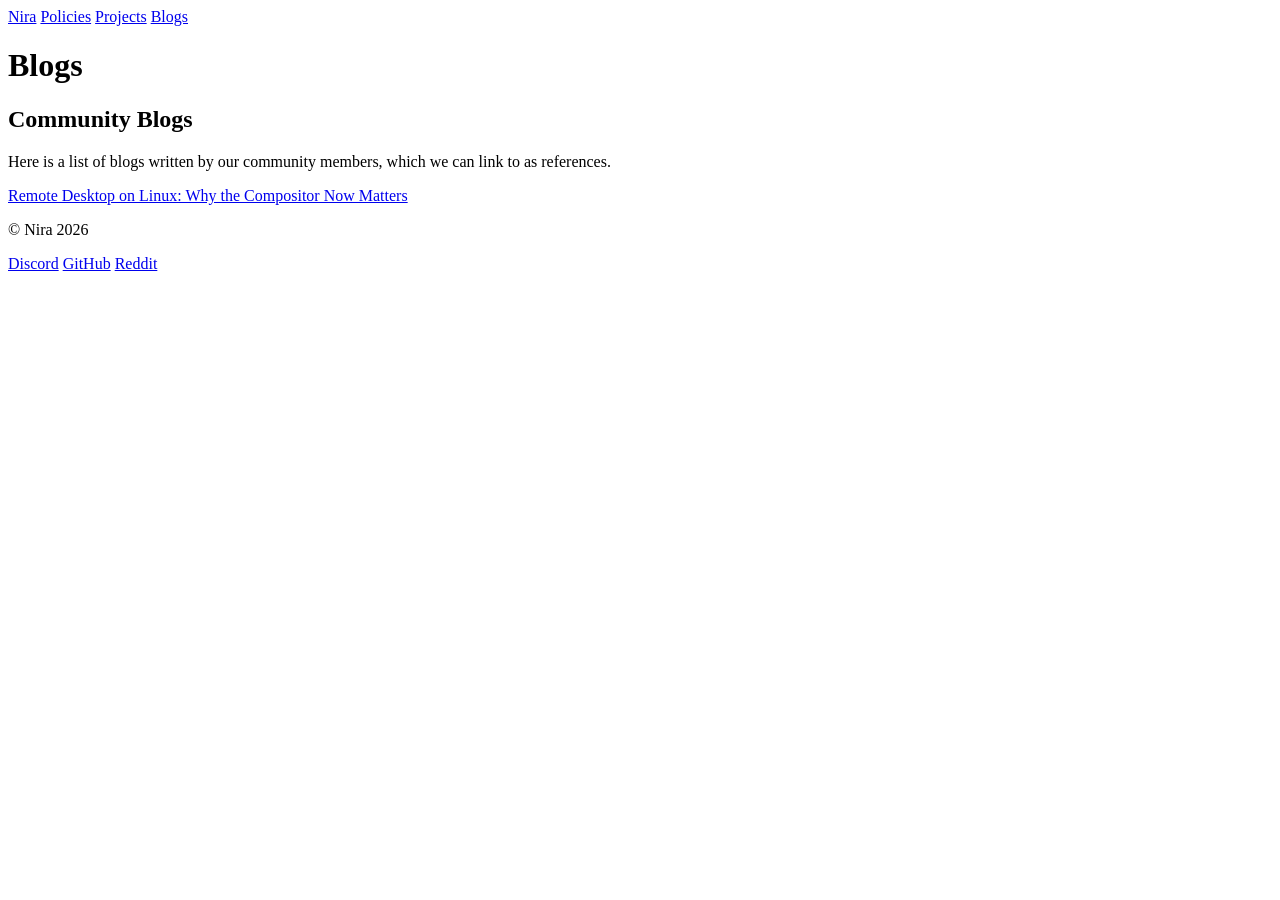
==== www/blogs.html @ e284cb6c "added new project & blog section" ====
<!DOCTYPE html>
<html lang="en">

<head>
    <meta charset="UTF-8" />
    <meta name="viewport" content="width=device-width, initial-scale=1.0" />
    <title>Blogs</title>
    <meta name="description" content="About our blogs" />
    <link rel="icon" href="assets/fav.jpg">

    <link rel="preconnect" href="https://fonts.googleapis.com">
    <link rel="preconnect" href="https://fonts.gstatic.com" crossorigin>
    <link href="https://fonts.googleapis.com/css2?family=Outfit:wght@400;500;600;700&display=swap" rel="stylesheet">

    <link rel="stylesheet" href="style.css" />
</head>

<body>

    <header class="site-header">
        <div class="header-inner">
            <nav class="header-nav">
                <a class="header-link" href="index.html">Nira</a>
                <a class="header-link" href="policies.html">Policies</a>
                <a class="header-link" href="projects.html">Projects</a>
                <a class="header-link" href="#">Blogs</a>
            </nav>
        </div>
    </header>

    <main class="page">
        <div class="page-inner">
            <h1 class="page-title">Blogs</h1>

            <section class="content-section">
                <h2 class="content-heading">Community Blogs</h2>
                <p>
                    Here is a list of blogs written by our community members, which we can link to as references.
                </p>
                <a class="inline-link" href="https://sanjay7178.github.io/blog/posts/remote-desktop-linux-x11-wayland/"
                    target="_blank" rel="noopener">Remote Desktop on Linux: Why the Compositor Now Matters</a>
            </section>
        </div>
    </main>

    <footer class="site-footer">
        <div class="footer-inner">
            <p class="copyright">&copy; Nira 2026</p>

            <nav class="footer-links">
                <a href="https://discord.gg/YZRknMKn2K" target="_blank" rel="noopener">Discord</a>
                <a href="https://github.com/nira-community" target="_blank" rel="noopener">GitHub</a>
                <a href="https://www.reddit.com/r/NiraCommunity/" target="_blank" rel="noopener">Reddit</a>
            </nav>
        </div>
    </footer>

</body>

</html>
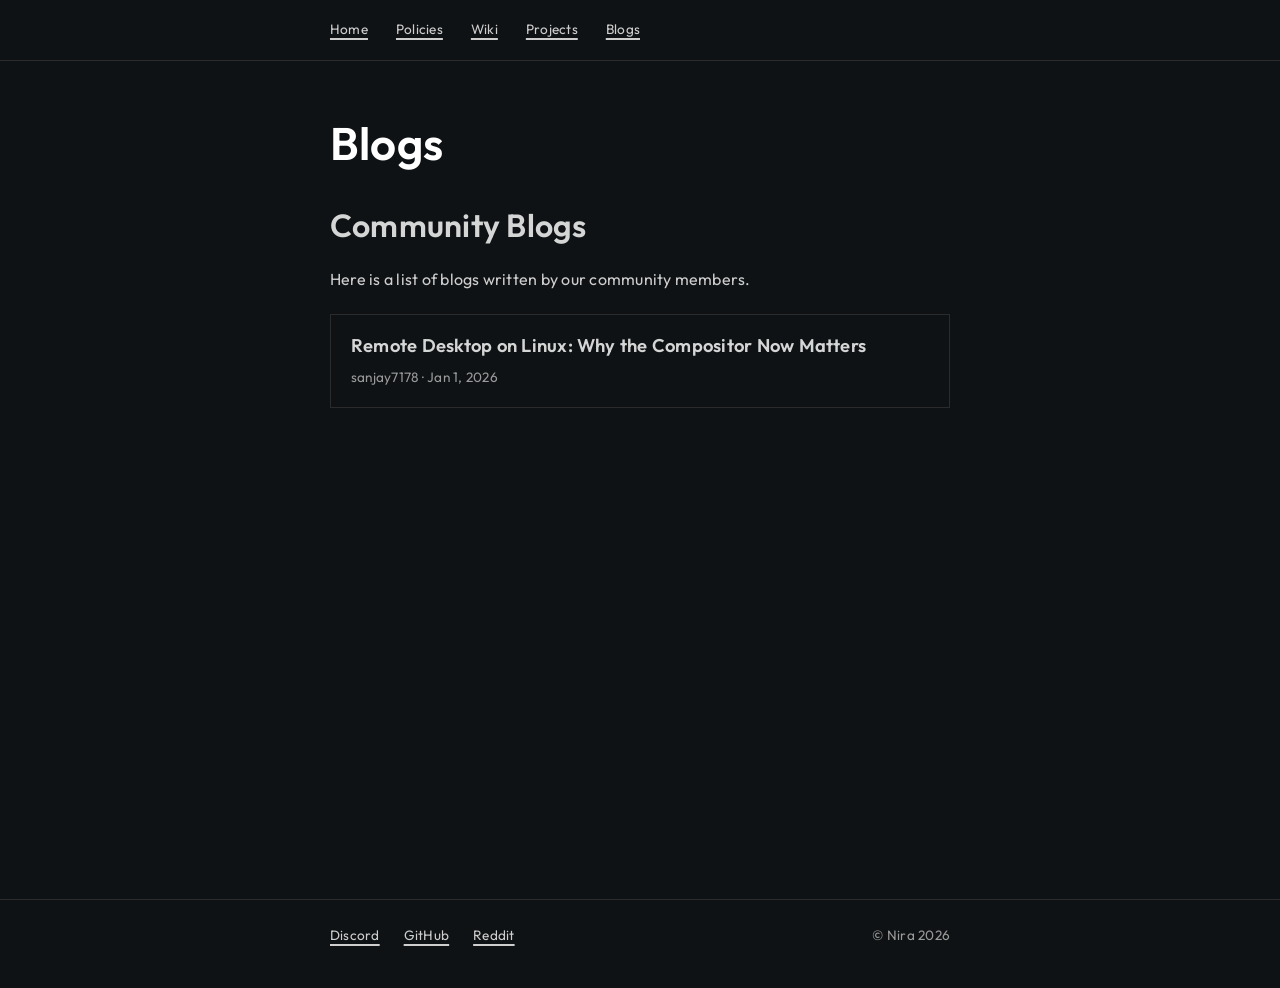
==== commit 6bddeeb6: "redesign layout" ====
--- a/www/blogs.html
+++ b/www/blogs.html
@@ -20,8 +20,9 @@
     <header class="site-header">
         <div class="header-inner">
             <nav class="header-nav">
-                <a class="header-link" href="index.html">Nira</a>
+                <a class="header-link" href="index.html">Home</a>
                 <a class="header-link" href="policies.html">Policies</a>
+                <a class="header-link" href="wiki.html">Wiki</a>
                 <a class="header-link" href="projects.html">Projects</a>
                 <a class="header-link" href="#">Blogs</a>
             </nav>
@@ -35,10 +36,20 @@
             <section class="content-section">
                 <h2 class="content-heading">Community Blogs</h2>
                 <p>
-                    Here is a list of blogs written by our community members, which we can link to as references.
+                    Here is a list of blogs written by our community members.
                 </p>
-                <a class="inline-link" href="https://sanjay7178.github.io/blog/posts/remote-desktop-linux-x11-wayland/"
-                    target="_blank" rel="noopener">Remote Desktop on Linux: Why the Compositor Now Matters</a>
+
+                <div class="blog-list">
+                    <a class="blog-card"
+                        href="https://sanjay7178.github.io/blog/posts/remote-desktop-linux-x11-wayland/" target="_blank"
+                        rel="noopener">
+                        <h3 class="blog-card-title">Remote Desktop on Linux: Why the Compositor Now Matters</h3>
+                        <p class="blog-card-meta">sanjay7178 &middot; <time datetime="2026-01-01">Jan 1,
+                                2026</time></p>
+                    </a>
+
+                    <!-- Copy the block above for each new blog -->
+                </div>
             </section>
         </div>
     </main>
--- a/www/style.css
+++ b/www/style.css
@@ -0,0 +1,317 @@
+:root {
+    --bg: #0f1214;
+    --ink: #ffffffd2;
+    --ink-soft: #cecece;
+    --muted: #9a9a9a;
+    --line: #2b2b2b;
+    --accent: #4a9eff;
+    --font-sans: "Outfit", -apple-system, BlinkMacSystemFont, "Segoe UI", sans-serif;
+    --header-h: 62px;
+    --edge: clamp(24px, 8vw, 160px);
+
+    /* nav links, footer links, brand, copyright */
+    --fs-xs: 0.85rem;
+    /* body copy, paragraphs, lists */
+    --fs-sm: 1rem;
+    /* h2 / content headings */
+    --fs-md: 2rem;
+    /* h1 / page title */
+    --fs-xl: 2.85rem;
+    --fs-xl-mobile: 2.1rem;
+}
+
+*,
+*::before,
+*::after {
+    box-sizing: border-box;
+}
+
+html {
+    scroll-behavior: smooth;
+}
+
+body {
+    margin: 0;
+    background: var(--bg);
+    color: var(--ink-soft);
+    font-family: var(--font-sans);
+    font-size: var(--fs-sm);
+    line-height: 1.75;
+    letter-spacing: 0.015rem;
+    -webkit-font-smoothing: antialiased;
+}
+
+/* header */
+.site-header {
+    background: var(--bg);
+    border-bottom: 1px solid var(--line);
+    padding: 0 var(--edge);
+}
+
+.header-inner {
+    display: flex;
+    align-items: center;
+    justify-content: flex-start;
+    gap: 40px;
+    max-width: 620px;
+    margin: 0 auto;
+    padding: 18px 0;
+}
+
+.site-brand {
+    font-family: var(--font-sans);
+    font-size: var(--fs-xs);
+    font-weight: 600;
+    color: var(--ink);
+    text-decoration: none;
+}
+
+.header-nav {
+    display: flex;
+    align-items: center;
+    gap: 28px;
+}
+
+.header-link {
+    font-family: var(--font-sans);
+    font-size: var(--fs-xs);
+    color: var(--ink-soft);
+    text-decoration: 2px underline;
+    text-underline-offset: 4px;
+    transition: color 0.15s ease, text-decoration-color 0.15s ease;
+}
+
+.header-link:hover,
+.site-brand:hover {
+    color: #0f1214;
+    background-color: #ffffff;
+    text-decoration-color: #ffffff;
+}
+
+/* content */
+.page {
+    min-height: calc(100vh - var(--header-h));
+    padding: 56px var(--edge) 64px;
+}
+
+.page-inner {
+    max-width: 620px;
+    margin: 0 auto;
+    text-align: left;
+}
+
+.page-title {
+    margin: 0 0 28px;
+    font-family: var(--font-sans);
+    font-size: var(--fs-xl);
+    font-weight: 600;
+    color: #ffffff;
+    line-height: 1.15;
+}
+
+/* media */
+.page-media {
+    margin: 0 0 40px;
+}
+
+.page-media img,
+.page-media video {
+    display: block;
+    width: 100%;
+    max-width: 250px;
+    height: auto;
+}
+
+.page-media--main img,
+.page-media--main video {
+    width: 100%;
+    max-width: 600px;
+    height: auto;
+}
+
+.page-media--main {
+    margin-bottom: 20px;
+}
+
+.content-section {
+    margin: 0 0 36px;
+}
+
+.content-section:last-child {
+    margin-bottom: 0;
+}
+
+.content-heading {
+    margin: 0 0 12px;
+    font-family: var(--font-sans);
+    font-size: var(--fs-md);
+    font-weight: 600;
+    color: var(--ink);
+}
+
+.content-section p {
+    margin: 0 0 14px;
+    font-size: var(--fs-sm);
+    line-height: 1.8;
+    color: var(--ink-soft);
+}
+
+.content-section p:last-child {
+    margin-bottom: 0;
+}
+
+.inline-link {
+    color: var(--ink);
+    text-decoration: 2px underline;
+    text-underline-offset: 4px;
+    transition: color 0.15s ease, text-decoration-color 0.15s ease;
+}
+
+.inline-link:hover {
+    color: #0f1214;
+    background-color: #ffffff;
+    text-decoration-color: #ffffff;
+}
+
+.content-section ul {
+    margin: 0 0 14px;
+    padding-left: 20px;
+    list-style-position: outside;
+    color: var(--ink-soft);
+    font-size: var(--fs-sm);
+    line-height: 1.8;
+}
+
+/* footer */
+.site-footer {
+    border-top: 1px solid var(--line);
+    padding: 24px var(--edge) 40px;
+}
+
+.footer-inner {
+    max-width: 620px;
+    margin: 0 auto;
+    display: flex;
+    flex-direction: row-reverse;
+    justify-content: space-between;
+    align-items: center;
+    flex-wrap: wrap;
+    gap: 14px 24px;
+}
+
+
+.copyright {
+    margin: 0;
+    font-family: var(--font-sans);
+    font-size: var(--fs-xs);
+    color: var(--muted);
+}
+
+.footer-links {
+    display: flex;
+    flex-direction: row;
+    justify-content: flex-start;
+    flex-wrap: wrap;
+    gap: 6px 24px;
+}
+
+.footer-links a {
+    font-family: var(--font-sans);
+    font-size: var(--fs-xs);
+    color: var(--ink-soft);
+    text-decoration: 2px underline;
+    text-underline-offset: 4px;
+    transition: color 0.15s ease, text-decoration-color 0.15s ease;
+    width: fit-content;
+}
+
+.footer-links a:hover {
+    color: #0f1214;
+    background-color: #ffffff;
+    text-decoration-color: #ffffff;
+}
+
+/* blog cards */
+.blog-list {
+    display: flex;
+    flex-direction: column;
+    gap: 16px;
+    margin-top: 20px;
+}
+
+.blog-card {
+    display: block;
+    padding: 18px 20px;
+    border: 1px solid var(--line);
+    border-radius: 0;
+    text-decoration: none;
+    transition: background-color 0.15s ease, border-color 0.15s ease;
+}
+
+.content-section .blog-card-title {
+    margin: 0 0 6px;
+    font-family: var(--font-sans);
+    font-size: 1.15rem;
+    font-weight: 600;
+    line-height: 1.4;
+    color: var(--ink);
+    transition: color 0.15s ease;
+}
+
+.content-section .blog-card-meta {
+    margin: 0;
+    font-size: var(--fs-xs);
+    color: var(--muted);
+    transition: color 0.15s ease;
+}
+
+.blog-card:hover {
+    background-color: #ffffff;
+    border-color: #ffffff;
+}
+
+.blog-card:hover .blog-card-title,
+.blog-card:hover .blog-card-meta {
+    color: #0f1214;
+}
+
+/* responsive */
+@media (max-width: 640px) {
+    :root {
+        --edge: 20px;
+    }
+
+    .page {
+        padding: 40px var(--edge) 48px;
+    }
+
+    .page-title {
+        font-size: var(--fs-xl-mobile);
+        margin-bottom: 24px;
+    }
+
+    .page-media img,
+    .page-media video {
+        max-width: 240px;
+    }
+
+    .page-media--main img,
+    .page-media--main video {
+        max-width: 100%;
+    }
+
+}
+
+@media (max-width: 420px) {
+    .header-inner {
+        gap: 16px;
+    }
+
+    .header-nav {
+        gap: 20px;
+    }
+
+    .page-media--main img {
+        max-width: 350px;
+    }
+}
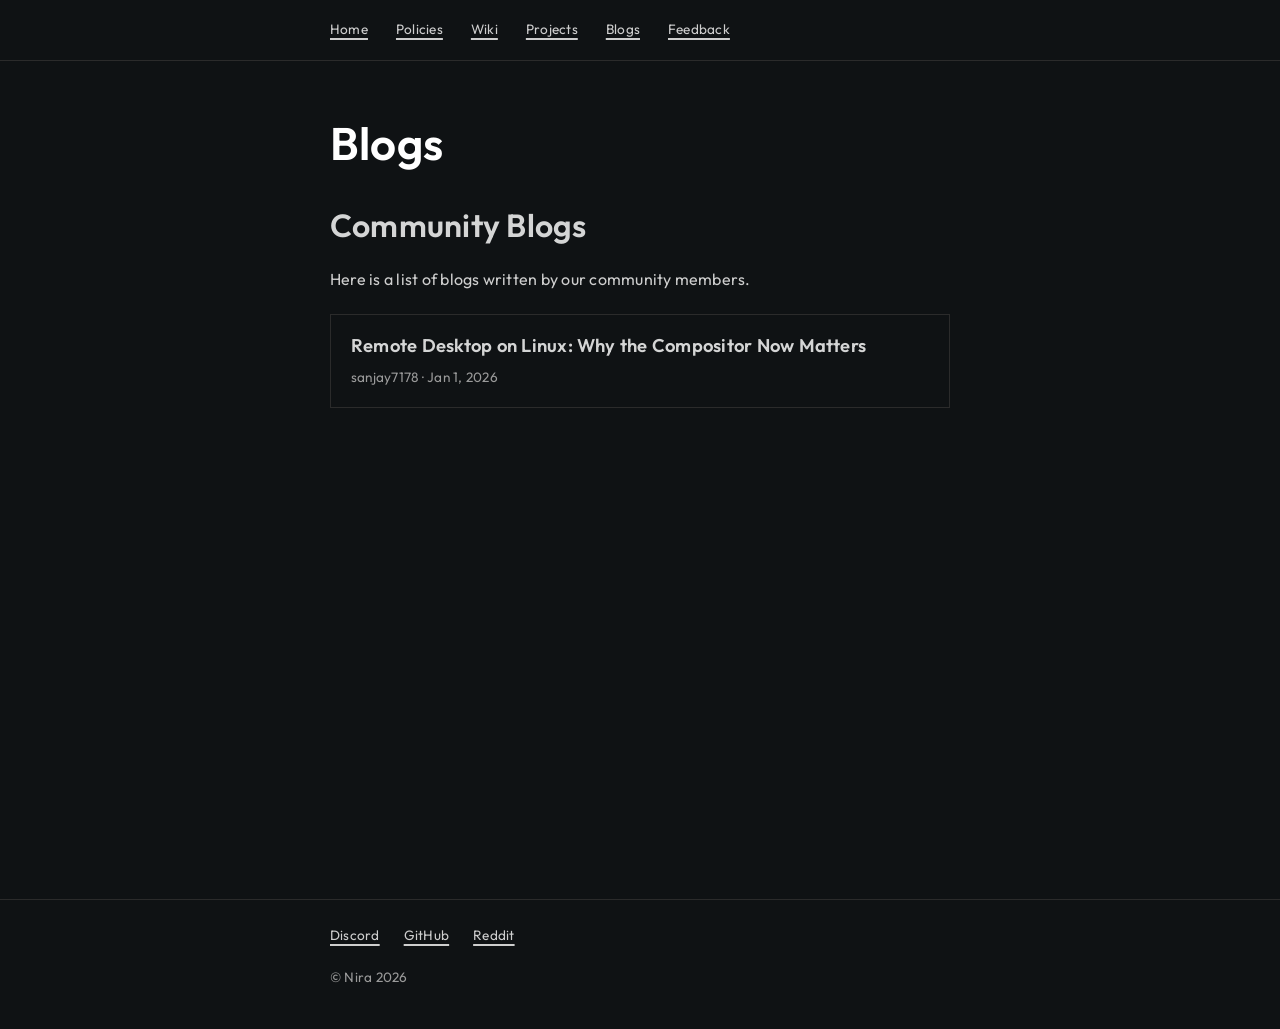
==== commit 5024dc50: "major update" ====
--- a/www/blogs.html
+++ b/www/blogs.html
@@ -25,6 +25,7 @@
                 <a class="header-link" href="wiki.html">Wiki</a>
                 <a class="header-link" href="projects.html">Projects</a>
                 <a class="header-link" href="#">Blogs</a>
+                <a class="header-link" href="feedback.html">Feedback</a>
             </nav>
         </div>
     </header>
@@ -56,13 +57,13 @@
 
     <footer class="site-footer">
         <div class="footer-inner">
-            <p class="copyright">&copy; Nira 2026</p>
-
             <nav class="footer-links">
                 <a href="https://discord.gg/YZRknMKn2K" target="_blank" rel="noopener">Discord</a>
                 <a href="https://github.com/nira-community" target="_blank" rel="noopener">GitHub</a>
                 <a href="https://www.reddit.com/r/NiraCommunity/" target="_blank" rel="noopener">Reddit</a>
             </nav>
+
+            <p class="copyright">&copy; Nira 2026</p>
         </div>
     </footer>
 
--- a/www/style.css
+++ b/www/style.css
@@ -109,6 +109,14 @@
     line-height: 1.15;
 }
 
+/* bold keyword highlight */
+.bold {
+    color: #0f1214;
+    background-color: #ffffff;
+    padding: 2px;
+    border-radius: 0;
+}
+
 /* media */
 .page-media {
     margin: 0 0 40px;
@@ -191,17 +199,12 @@
 .footer-inner {
     max-width: 620px;
     margin: 0 auto;
-    display: flex;
-    flex-direction: row-reverse;
-    justify-content: space-between;
-    align-items: center;
-    flex-wrap: wrap;
-    gap: 14px 24px;
+    text-align: left;
 }
 
 
 .copyright {
-    margin: 0;
+    margin: 18px 0 0;
     font-family: var(--font-sans);
     font-size: var(--fs-xs);
     color: var(--muted);
@@ -275,6 +278,42 @@
     color: #0f1214;
 }
 
+/* embedded wiki */
+.embed-frame {
+    margin: 16px 0 12px;
+    border: 1px solid var(--line);
+    border-radius: 0;
+}
+
+.embed-frame iframe {
+    display: block;
+    width: 100%;
+    height: 600px;
+    border: 0;
+    background: var(--bg);
+}
+
+/* github banner */
+.banner-link {
+    display: block;
+    margin-top: 16px;
+    border: 1px solid var(--line);
+    border-radius: 0;
+    line-height: 0;
+    /* removes the gap under the image */
+    transition: border-color 0.15s ease;
+}
+
+.banner-link img {
+    display: block;
+    width: 100%;
+    height: auto;
+}
+
+.banner-link:hover {
+    border-color: #ffffff;
+}
+
 /* responsive */
 @media (max-width: 640px) {
     :root {
@@ -300,6 +339,10 @@
         max-width: 100%;
     }
 
+    .embed-frame iframe {
+        height: 480px;
+    }
+
 }
 
 @media (max-width: 420px) {
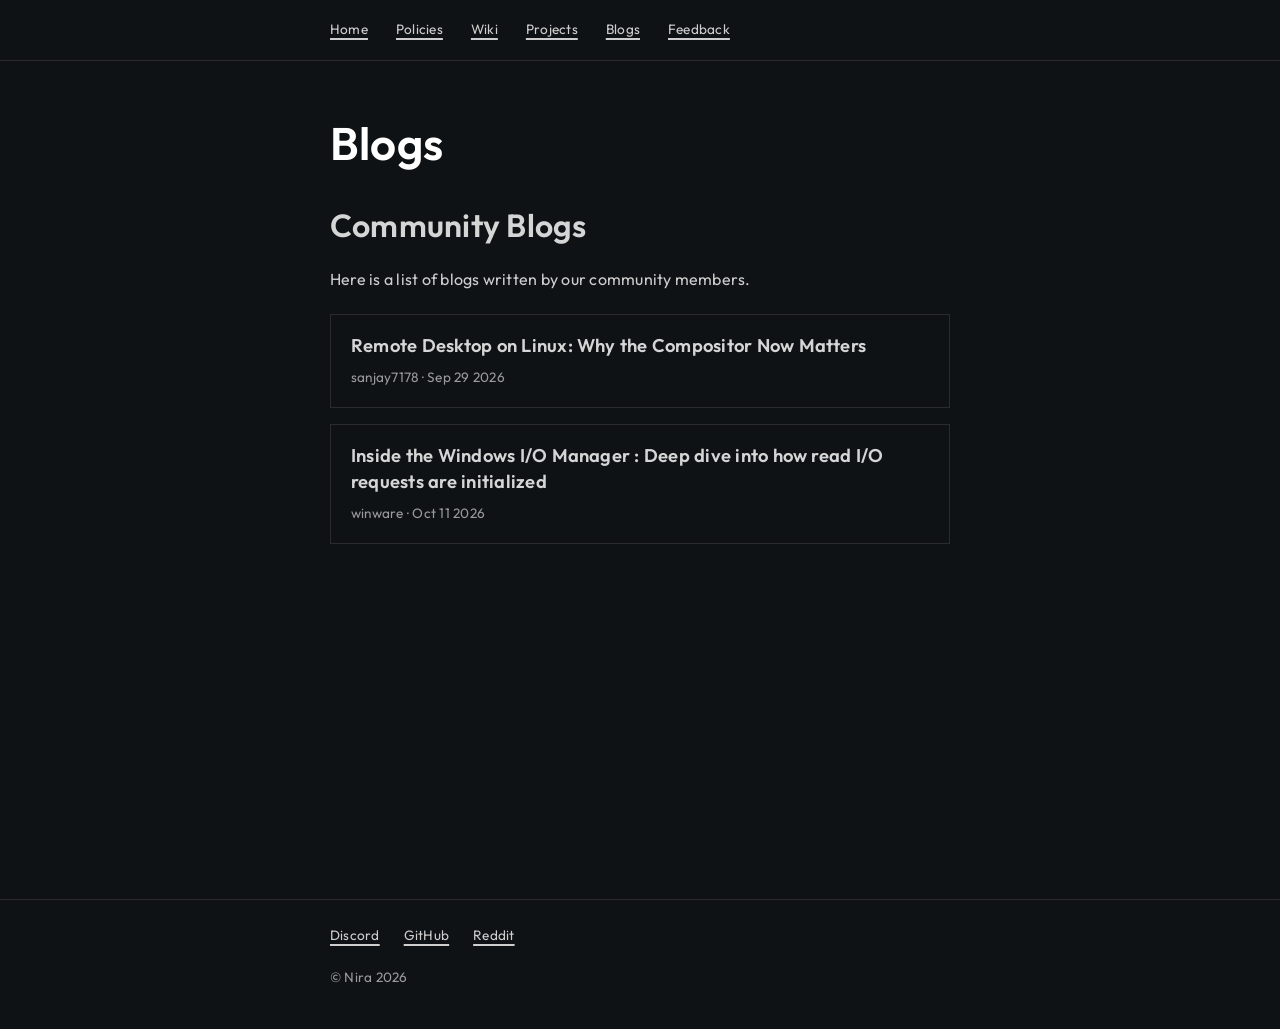
==== commit 59957891: "added new blog" ====
--- a/www/blogs.html
+++ b/www/blogs.html
@@ -45,8 +45,15 @@
                         href="https://sanjay7178.github.io/blog/posts/remote-desktop-linux-x11-wayland/" target="_blank"
                         rel="noopener">
                         <h3 class="blog-card-title">Remote Desktop on Linux: Why the Compositor Now Matters</h3>
-                        <p class="blog-card-meta">sanjay7178 &middot; <time datetime="2026-01-01">Jan 1,
-                                2026</time></p>
+                        <p class="blog-card-meta">sanjay7178 &middot; <time datetime="2026-01-01"> Sep 29 2026</time>
+                        </p>
+                    </a>
+                    <a class="blog-card"
+                        href="https://sanjay7178.github.io/blog/posts/remote-desktop-linux-x11-wayland/" target="_blank"
+                        rel="noopener">
+                        <h3 class="blog-card-title">Inside the Windows I/O Manager : Deep dive into how read I/O
+                            requests are initialized</h3>
+                        <p class="blog-card-meta">winware &middot; <time datetime="2026-01-01">Oct 11 2026</time></p>
                     </a>
 
                     <!-- Copy the block above for each new blog -->
--- a/www/style.css
+++ b/www/style.css
@@ -320,6 +320,19 @@
         --edge: 20px;
     }
 
+    .header-nav {
+        display: grid;
+        grid-template-columns: repeat(2, 1fr);
+        grid-auto-flow: column;
+        grid-template-rows: repeat(3, auto);
+        gap: 5px 10px;
+        width: 100%;
+    }
+
+    .header-link {
+        width: fit-content;
+    }
+
     .page {
         padding: 40px var(--edge) 48px;
     }
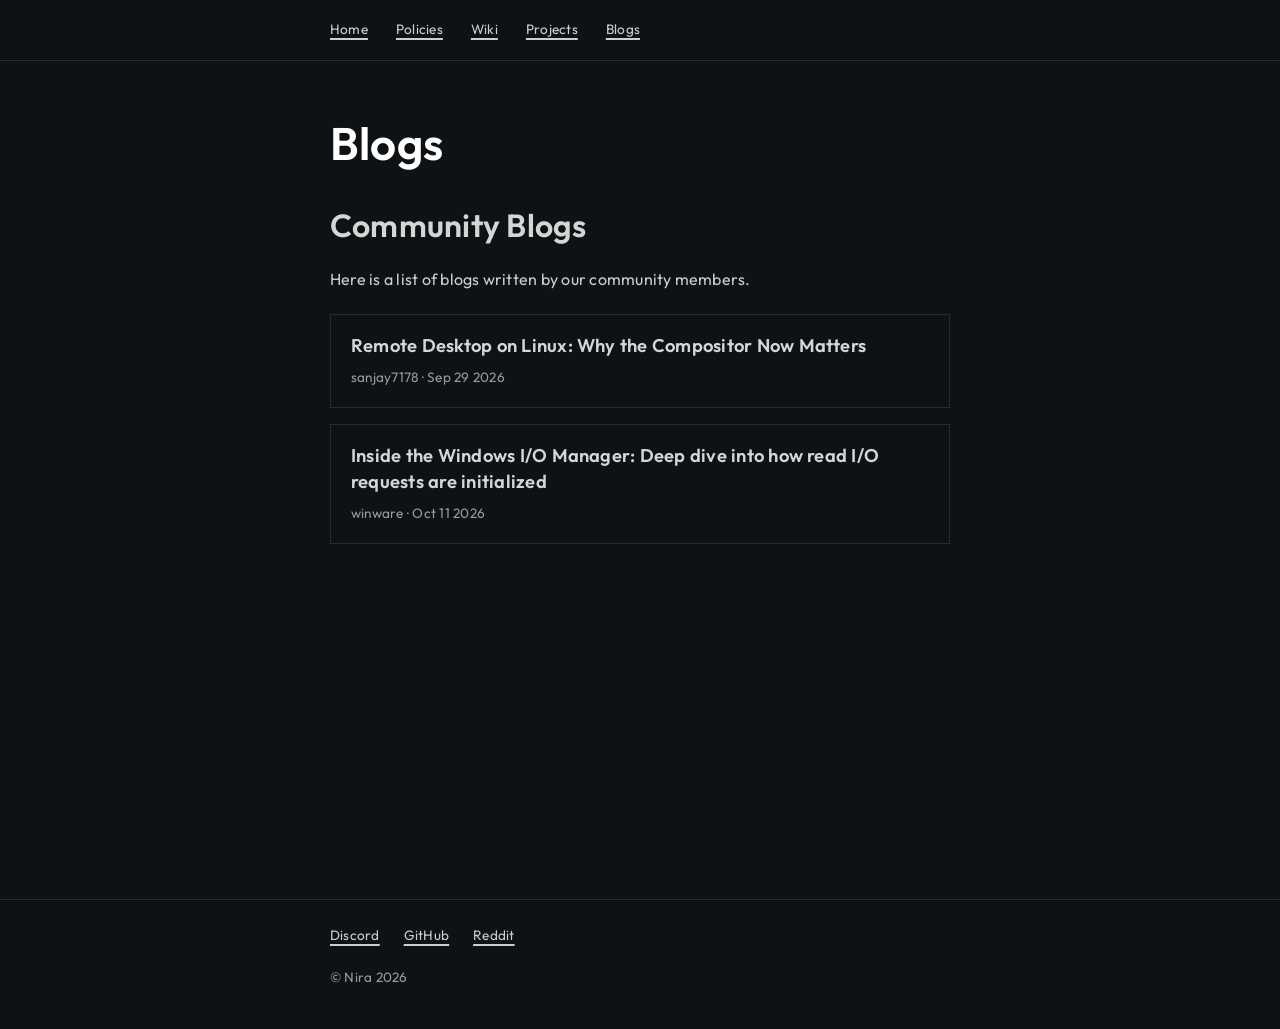
==== commit 56bbb114: "update banner" ====
--- a/www/blogs.html
+++ b/www/blogs.html
@@ -25,7 +25,6 @@
                 <a class="header-link" href="wiki.html">Wiki</a>
                 <a class="header-link" href="projects.html">Projects</a>
                 <a class="header-link" href="#">Blogs</a>
-                <a class="header-link" href="feedback.html">Feedback</a>
             </nav>
         </div>
     </header>
@@ -49,9 +48,9 @@
                         </p>
                     </a>
                     <a class="blog-card"
-                        href="https://sanjay7178.github.io/blog/posts/remote-desktop-linux-x11-wayland/" target="_blank"
-                        rel="noopener">
-                        <h3 class="blog-card-title">Inside the Windows I/O Manager : Deep dive into how read I/O
+                        href="https://winware31.blogspot.com/2026/10/inside-windows-io-manager-deep-dive.html"
+                        target="_blank" rel="noopener">
+                        <h3 class="blog-card-title">Inside the Windows I/O Manager: Deep dive into how read I/O
                             requests are initialized</h3>
                         <p class="blog-card-meta">winware &middot; <time datetime="2026-01-01">Oct 11 2026</time></p>
                     </a>
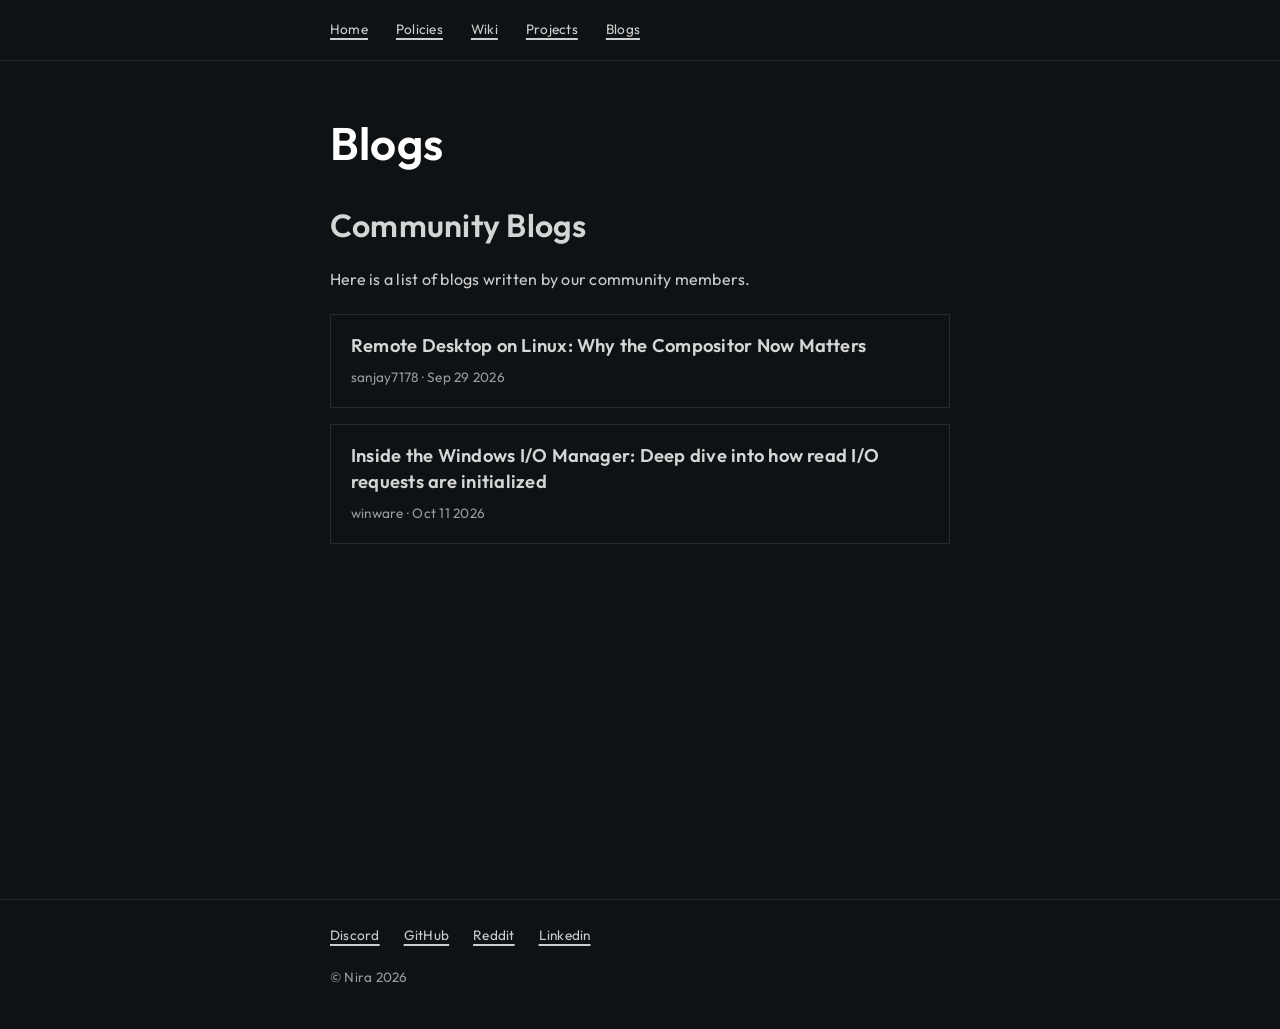
==== commit d4a93809: "added linkedin link" ====
--- a/www/blogs.html
+++ b/www/blogs.html
@@ -67,6 +67,7 @@
                 <a href="https://discord.gg/YZRknMKn2K" target="_blank" rel="noopener">Discord</a>
                 <a href="https://github.com/nira-community" target="_blank" rel="noopener">GitHub</a>
                 <a href="https://www.reddit.com/r/NiraCommunity/" target="_blank" rel="noopener">Reddit</a>
+                <a href="https://www.linkedin.com/company/nira-community" target="_blank" rel="noopener">Linkedin</a>
             </nav>
 
             <p class="copyright">&copy; Nira 2026</p>
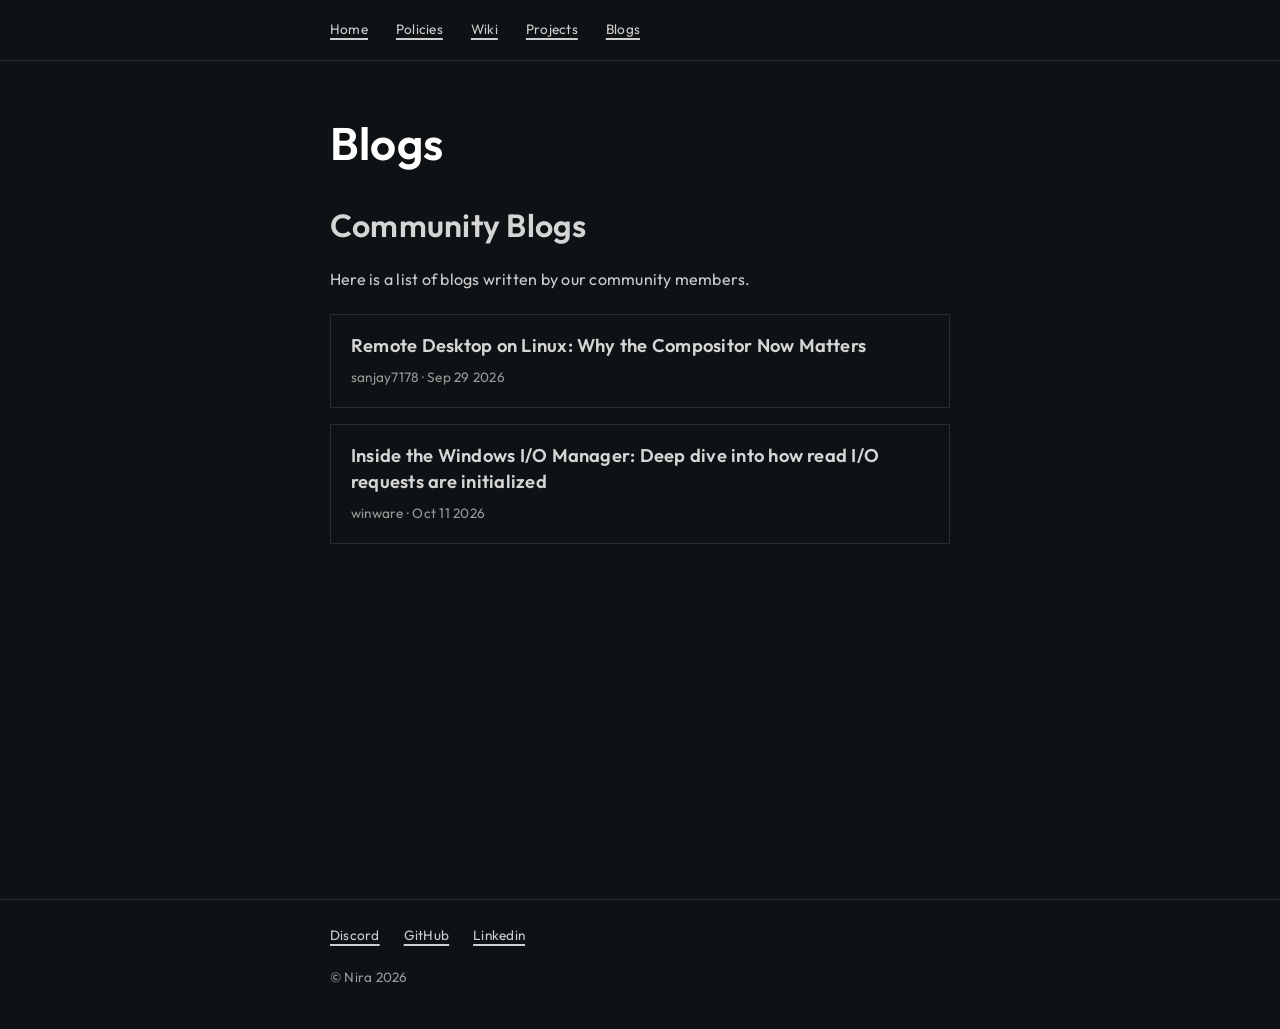
==== commit b13d744f: "//" ====
--- a/www/blogs.html
+++ b/www/blogs.html
@@ -66,7 +66,6 @@
             <nav class="footer-links">
                 <a href="https://discord.gg/YZRknMKn2K" target="_blank" rel="noopener">Discord</a>
                 <a href="https://github.com/nira-community" target="_blank" rel="noopener">GitHub</a>
-                <a href="https://www.reddit.com/r/NiraCommunity/" target="_blank" rel="noopener">Reddit</a>
                 <a href="https://www.linkedin.com/company/nira-community" target="_blank" rel="noopener">Linkedin</a>
             </nav>
 
